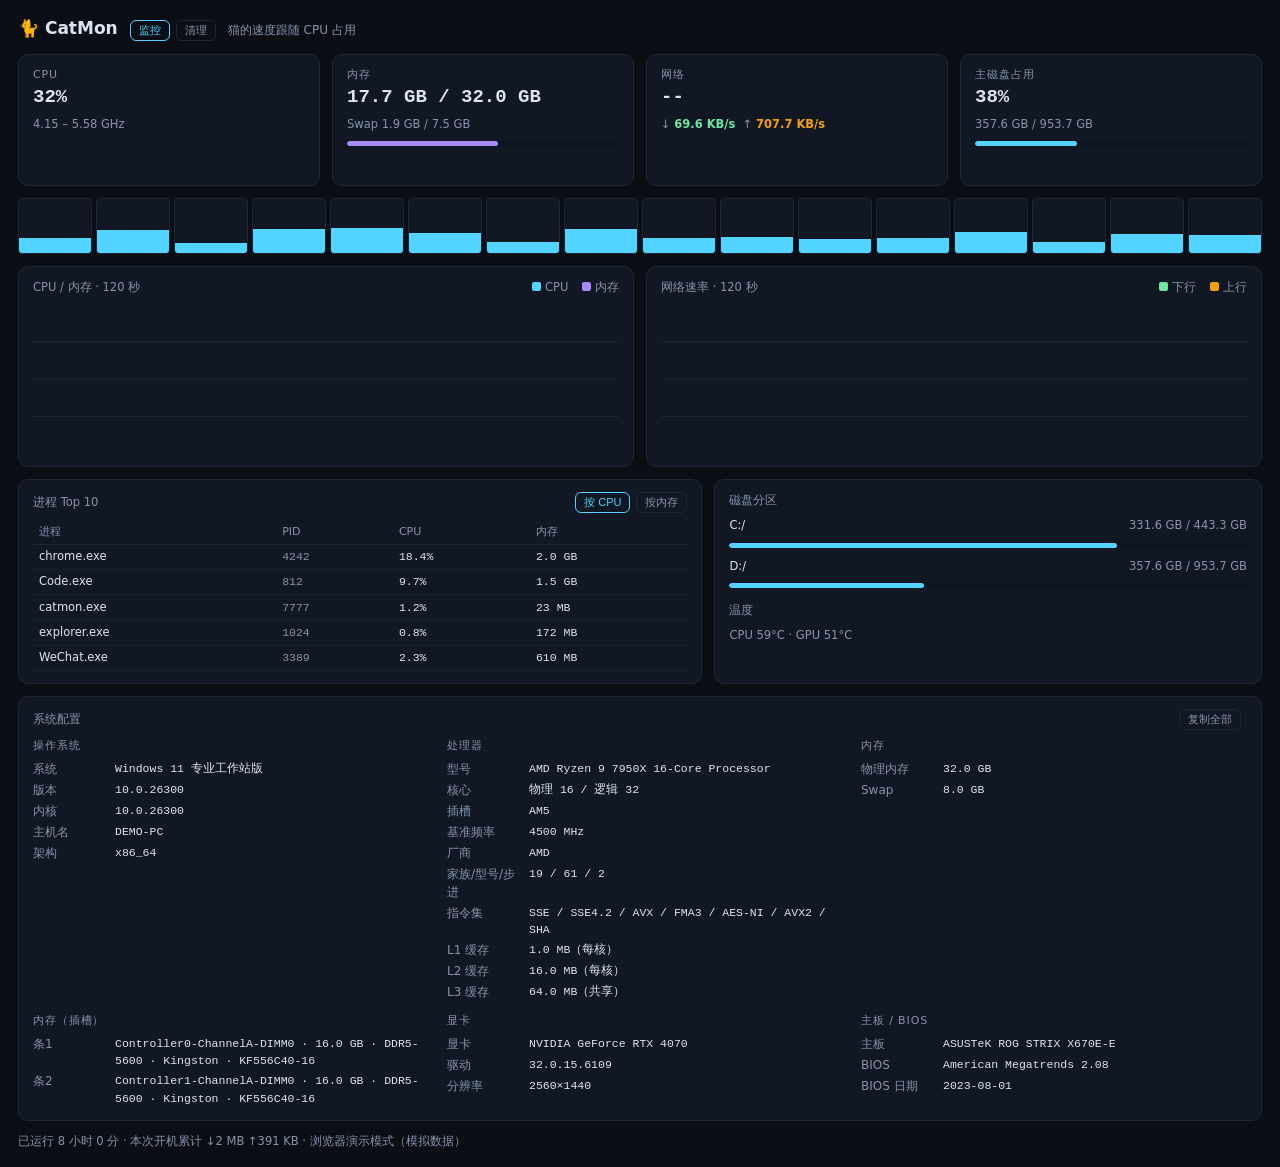
==== ui/index.html @ 9830fd4b "CatMon v0.1.0：会跑的系统监视器（托盘宠物 + 监控面板 + CPU-Z 级硬件信息 + CCleaner 级清理 + 悬浮球）" ====
<!doctype html>
<html lang="zh-CN">
<head>
<meta charset="utf-8">
<meta name="viewport" content="width=device-width,initial-scale=1">
<title>CatMon · 系统监视器</title>
<link rel="stylesheet" href="style.css">
</head>
<body>
<header>
  <div class="brand">🐈 CatMon</div>
  <nav class="tabs">
    <button id="navMon" class="on">监控</button>
    <button id="navClean">清理</button>
  </nav>
  <div class="sub" id="metricHint">猫的速度跟随 CPU 占用</div>
</header>

<div id="viewMon">
<section class="cards">
  <div class="card">
    <div class="k">CPU</div>
    <div class="v" id="cpuV">--</div>
    <div class="detail" id="cpuDetail"></div>
    <canvas id="cpuSpark" class="spark"></canvas>
  </div>
  <div class="card">
    <div class="k">内存</div>
    <div class="v" id="memV">--</div>
    <div class="detail" id="memDetail"></div>
    <div class="bar"><i id="memBar"></i></div>
  </div>
  <div class="card">
    <div class="k">网络</div>
    <div class="v" id="netV">--</div>
    <div class="detail"><span class="rx">↓ <b id="rxV"></b></span>&nbsp; <span class="tx">↑ <b id="txV"></b></span></div>
  </div>
  <div class="card">
    <div class="k">主磁盘占用</div>
    <div class="v" id="diskV">--</div>
    <div class="detail" id="diskDetail"></div>
    <div class="bar"><i id="diskBar"></i></div>
  </div>
</section>

<section class="cores" id="cores"></section>

<section class="charts">
  <div class="panel">
    <div class="pk">CPU / 内存 · 120 秒
      <span class="legend"><i class="lg1"></i>CPU <i class="lg2"></i>内存</span>
    </div>
    <canvas id="chartMain"></canvas>
  </div>
  <div class="panel">
    <div class="pk">网络速率 · 120 秒
      <span class="legend"><i class="lg3"></i>下行 <i class="lg4"></i>上行</span>
    </div>
    <canvas id="chartNet"></canvas>
  </div>
</section>

<section class="bottom">
  <div class="panel">
    <div class="pk">进程 Top 10
      <span class="tabs"><button id="tabCpu" class="on">按 CPU</button><button id="tabMem">按内存</button></span>
    </div>
    <table class="procs">
      <thead><tr><th>进程</th><th>PID</th><th>CPU</th><th>内存</th></tr></thead>
      <tbody id="procBody"></tbody>
    </table>
  </div>
  <div class="panel">
    <div class="pk">磁盘分区</div>
    <div id="disks" class="disklist"></div>
    <div class="pk" style="margin-top:14px">温度</div>
    <div id="temps" class="detail">--</div>
  </div>
</section>

<section class="panel" style="margin-top:12px">
  <div class="pk">系统配置
    <span class="tabs"><button id="btnCopyInfo">复制全部</button><span class="detail" id="copyMsg"></span></span>
  </div>
  <div id="sysinfo" class="sysinfo"><span class="detail">读取中…</span></div>
</section>

<footer id="foot">等待数据…</footer>
</div>

<div id="viewClean" style="display:none">
  <section class="panel">
    <div class="pk">清理 · 注册表项删除前自动导出 .reg 备份（双击可还原）<span class="detail">备份目录：%APPDATA%\dev.catmon.app\clean-backups\</span>
      <span class="tabs">
        <span class="detail" id="lastClean"></span>
        <button id="btnRescan">重新扫描</button>
        <button id="btnClean" class="primary">清理所选</button>
      </span>
    </div>
    <div class="pk" style="margin-top:4px">文件垃圾</div>
    <div id="cleanFiles" class="cleanlist"></div>
    <div class="pk" style="margin-top:14px">注册表 / 隐私</div>
    <div id="cleanReg" class="cleanlist"></div>
    <div id="cleanReport" class="detail" style="margin-top:10px"></div>
  </section>

  <section class="panel" style="margin-top:12px">
    <div class="pk">开机自启（删除前自动备份；全体用户项需管理员，不处理）</div>
    <table class="procs" id="startupTable">
      <thead><tr><th style="width:34%">名称</th><th>命令 / 位置</th><th style="width:70px">操作</th></tr></thead>
      <tbody id="startupBody"><tr><td colspan="3" class="detail">扫描中…</td></tr></tbody>
    </table>
  </section>

  <section class="panel" style="margin-top:12px">
    <div class="pk">大文件 · 仅列出不动手
      <span class="tabs" id="bigThresh">
        <button data-mb="100" class="on">≥100MB</button>
        <button data-mb="500">≥500MB</button>
        <button data-mb="1024">≥1GB</button>
      </span>
      <span class="tabs"><button id="btnBig">扫描常用目录</button></span>
    </div>
    <table class="procs" id="bigTable">
      <thead><tr><th>文件</th><th style="width:90px">大小</th><th style="width:110px">修改时间</th></tr></thead>
      <tbody id="bigBody"><tr><td colspan="3" class="detail">点击「扫描常用目录」（桌面/下载/文档/视频/图片）</td></tr></tbody>
    </table>
  </section>

  <section class="panel" style="margin-top:12px">
    <div class="pk">维护
      <span class="tabs"><button id="btnDns">刷新 DNS 缓存</button></span>
      <span class="detail" id="dnsMsg"></span>
    </div>
  </section>
</div>
<script src="app.js"></script>
</body>
</html>
---- ui/style.css ----
* { box-sizing: border-box; margin: 0; }
:root {
  --bg: #0b0f15; --panel: #121823; --line: #1e2634;
  --txt: #dbe4f0; --dim: #8494ab;
  --cy: #53d3ff; --pu: #a78bfa; --gr: #6ee7a0; --or: #f59e0b;
}
body {
  background: var(--bg); color: var(--txt);
  font: 13px/1.5 "Segoe UI", "Microsoft YaHei", system-ui, sans-serif;
  padding: 16px 18px; user-select: none; overflow-y: auto;
}
header { display: flex; align-items: baseline; gap: 12px; margin-bottom: 12px; }
.brand { font-size: 17px; font-weight: 600; }
.sub { color: var(--dim); font-size: 12px; }

.tabs { display: inline-flex; gap: 6px; }
.tabs button {
  background: transparent; border: 1px solid var(--line); color: var(--dim);
  border-radius: 6px; font-size: 11px; padding: 2px 10px; cursor: pointer;
}
.tabs button.on { color: var(--cy); border-color: var(--cy); }
.tabs button.primary { color: var(--bg); background: var(--cy); border-color: var(--cy); font-weight: 600; }
.tabs button:disabled { opacity: .45; cursor: wait; }

.cleanlist { display: grid; grid-template-columns: 1fr 1fr; gap: 8px 12px; }
.cat {
  display: flex; align-items: center; gap: 10px;
  border: 1px solid var(--line); border-radius: 8px; padding: 9px 12px;
  cursor: pointer; min-width: 0;
}
.cat:hover { border-color: #2a3548; }
.cat input { flex: 0 0 auto; accent-color: var(--cy); }
.cat .ct { font-size: 12.5px; }
.cat .cd { color: var(--dim); font-size: 11px; margin-top: 1px; overflow: hidden; text-overflow: ellipsis; white-space: nowrap; }
.cat .cs { margin-left: auto; color: var(--cy); font-family: Consolas, monospace; font-size: 11.5px; white-space: nowrap; }
.cat.zero { opacity: .45; }
.rowbtn {
  background: transparent; border: 1px solid #7a3b3b; color: #f8a0a0;
  border-radius: 6px; font-size: 11px; padding: 1px 8px; cursor: pointer;
}
.rowbtn:hover { background: #3a2326; }

.cards { display: grid; grid-template-columns: repeat(4, 1fr); gap: 12px; }
.card {
  background: var(--panel); border: 1px solid var(--line);
  border-radius: 10px; padding: 12px 14px; min-width: 0;
}
.k { color: var(--dim); font-size: 11px; letter-spacing: .08em; }
.v {
  font: 600 19px/1.3 "JetBrains Mono", Consolas, monospace;
  margin: 2px 0 6px; white-space: nowrap; overflow: hidden; text-overflow: ellipsis;
}
.detail { color: var(--dim); font-size: 11.5px; }
.detail b { color: var(--txt); font-weight: 600; }
.rx b { color: var(--gr); } .tx b { color: var(--or); }
.spark { width: 100%; height: 34px; display: block; margin-top: 6px; }
.bar { height: 5px; background: #0d1420; border-radius: 3px; overflow: hidden; margin-top: 8px; }
.bar i { display: block; height: 100%; background: var(--cy); border-radius: 3px; transition: width .4s; }
#memBar { background: var(--pu); }

.cores { display: flex; gap: 4px; margin: 12px 0; height: 56px; }
.core {
  flex: 1; background: var(--panel); border: 1px solid var(--line);
  border-radius: 4px; position: relative; overflow: hidden;
  display: flex; align-items: flex-end;
}
.core i { display: block; width: 100%; transition: height .5s; }

.charts { display: grid; grid-template-columns: 1fr 1fr; gap: 12px; }
.panel {
  background: var(--panel); border: 1px solid var(--line);
  border-radius: 10px; padding: 12px 14px; min-width: 0;
}
.pk {
  color: var(--dim); font-size: 11.5px;
  display: flex; justify-content: space-between; align-items: center; margin-bottom: 8px;
}
.charts canvas { width: 100%; height: 150px; display: block; }
.legend i { display: inline-block; width: 9px; height: 9px; border-radius: 2px; margin: 0 4px 0 10px; }
.lg1 { background: var(--cy); } .lg2 { background: var(--pu); }
.lg3 { background: var(--gr); } .lg4 { background: var(--or); }

.bottom { display: grid; grid-template-columns: 1.25fr 1fr; gap: 12px; margin-top: 12px; }
.tabs button {
  background: transparent; border: 1px solid var(--line); color: var(--dim);
  border-radius: 6px; font-size: 11px; padding: 2px 8px; cursor: pointer;
}
.tabs button.on { color: var(--cy); border-color: var(--cy); }
table.procs { width: 100%; border-collapse: collapse; font-size: 12px; }
.procs th {
  text-align: left; color: var(--dim); font-weight: 500;
  padding: 3px 6px; border-bottom: 1px solid var(--line); font-size: 11px;
}
.procs td {
  padding: 3.5px 6px; border-bottom: 1px solid rgba(255,255,255,.03);
  font-family: Consolas, monospace; font-size: 11.5px;
}
.procs td:first-child { font-family: inherit; }
.procs th:nth-child(2), .procs td:nth-child(2) { color: var(--dim); }

.disk { margin-bottom: 10px; }
.dl { display: flex; justify-content: space-between; font-size: 11.5px; color: var(--dim); margin-bottom: 3px; }
.dl span:first-child { color: var(--txt); }
.disklist { margin-top: 2px; }

.sysinfo {
  display: grid; grid-template-columns: repeat(auto-fit, minmax(300px, 1fr));
  gap: 10px 28px; user-select: text;
}
.sig-t { color: var(--dim); font-size: 11px; letter-spacing: .08em; margin-bottom: 4px; }
.kv { display: flex; gap: 10px; font-size: 12px; padding: 1.5px 0; }
.k2 { color: var(--dim); flex: 0 0 72px; }
.v2 { font-family: Consolas, monospace; font-size: 11.5px; word-break: break-word; }

footer { color: var(--dim); font-size: 11.5px; margin-top: 12px; }
::-webkit-scrollbar { width: 8px; }
::-webkit-scrollbar-thumb { background: #243044; border-radius: 4px; }
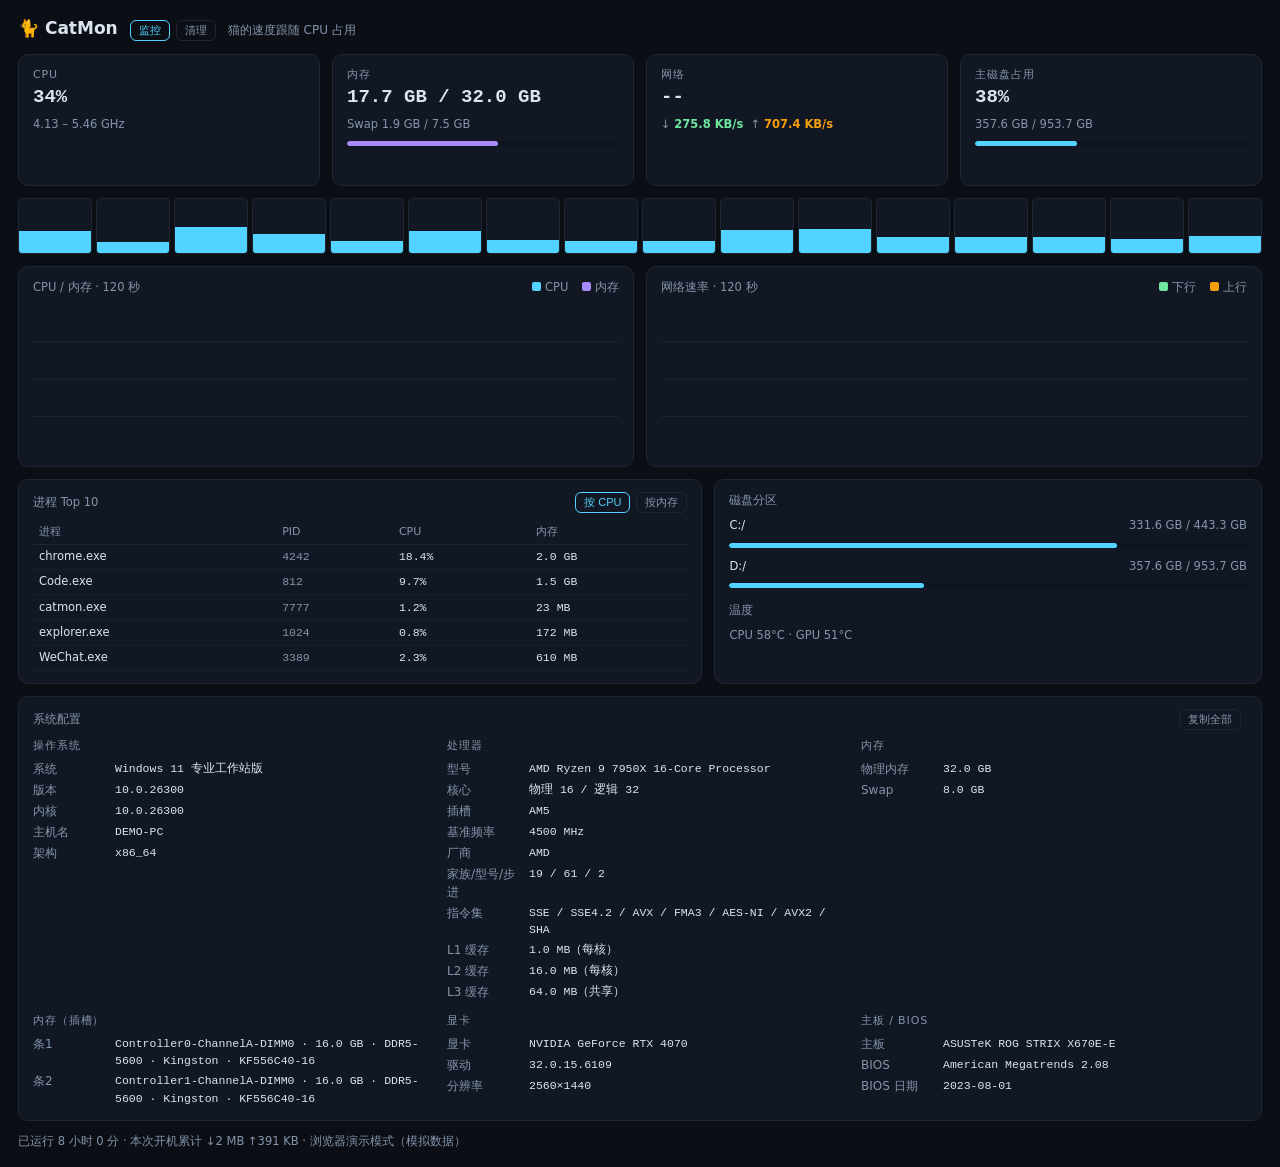
==== commit e968f0d0: "R47: 面板页脚显示版本号" ====
--- a/ui/index.html
+++ b/ui/index.html
@@ -85,7 +85,7 @@
   <div id="sysinfo" class="sysinfo"><span class="detail">读取中…</span></div>
 </section>
 
-<footer id="foot">等待数据…</footer>
+<footer><span id="foot">等待数据…</span><span class="detail" id="ver" style="float:right"></span></footer>
 </div>
 
 <div id="viewClean" style="display:none">
